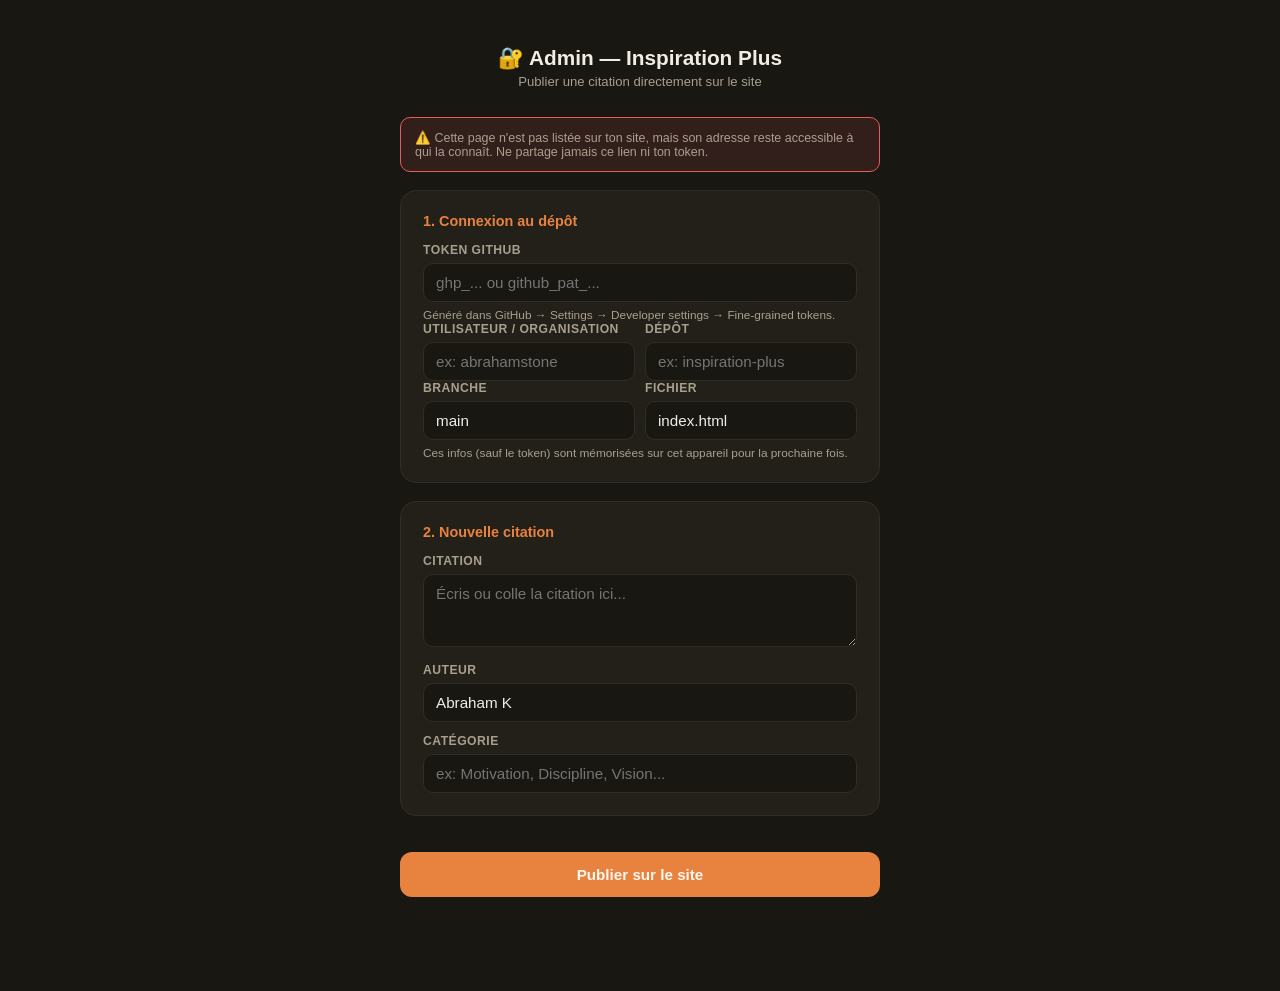
==== admin.html @ 61ced42b "Add files via upload" ====
<!DOCTYPE html>
<html lang="fr">
<head>
<meta charset="UTF-8">
<meta name="viewport" content="width=device-width, initial-scale=1.0">
<title>Admin — Inspiration Plus</title>
<style>
  :root {
    --bg: #191712;
    --bg-2: #232019;
    --text: #f1ede4;
    --text-soft: #a89f8f;
    --accent: #e8823f;
    --accent-2: #4fa89a;
    --border: #322d24;
    --error: #e35d5d;
  }
  * { box-sizing: border-box; }
  body {
    margin: 0;
    background: var(--bg);
    color: var(--text);
    font-family: -apple-system, BlinkMacSystemFont, 'Segoe UI', sans-serif;
    min-height: 100vh;
    display: flex;
    justify-content: center;
    padding: 32px 16px 60px;
  }
  .app { width: 100%; max-width: 480px; }
  h1 {
    font-size: 1.3rem;
    text-align: center;
    margin-bottom: 4px;
  }
  .subtitle {
    text-align: center;
    color: var(--text-soft);
    font-size: 0.82rem;
    margin-bottom: 28px;
  }
  .card {
    background: var(--bg-2);
    border: 1px solid var(--border);
    border-radius: 16px;
    padding: 22px;
    margin-bottom: 18px;
  }
  .card h2 {
    font-size: 0.9rem;
    margin: 0 0 14px;
    color: var(--accent);
  }
  label {
    display: block;
    font-size: 0.76rem;
    font-weight: 600;
    color: var(--text-soft);
    text-transform: uppercase;
    letter-spacing: 0.04em;
    margin: 12px 0 6px;
  }
  label:first-of-type { margin-top: 0; }
  input, textarea, select {
    width: 100%;
    font-family: inherit;
    font-size: 0.95rem;
    padding: 10px 12px;
    border-radius: 10px;
    border: 1px solid var(--border);
    background: var(--bg);
    color: var(--text);
    resize: vertical;
  }
  input:focus, textarea:focus, select:focus {
    outline: 2px solid var(--accent);
    outline-offset: 1px;
  }
  .row {
    display: flex;
    gap: 10px;
  }
  .row > div { flex: 1; }
  button {
    width: 100%;
    margin-top: 18px;
    padding: 14px;
    border-radius: 12px;
    border: none;
    background: var(--accent);
    color: #fff8f1;
    font-size: 0.95rem;
    font-weight: 700;
    cursor: pointer;
    font-family: inherit;
  }
  button:disabled {
    opacity: 0.6;
    cursor: not-allowed;
  }
  button:active:not(:disabled) { transform: scale(0.98); }
  .status {
    margin-top: 14px;
    font-size: 0.85rem;
    text-align: center;
    min-height: 20px;
  }
  .status.error { color: var(--error); }
  .status.success { color: var(--accent-2); }
  .hint {
    font-size: 0.74rem;
    color: var(--text-soft);
    margin-top: 6px;
  }
  .warning {
    background: rgba(227,93,93,0.12);
    border: 1px solid var(--error);
    border-radius: 10px;
    padding: 12px 14px;
    font-size: 0.78rem;
    color: var(--text-soft);
    margin-bottom: 18px;
  }
</style>
</head>
<body>
<div class="app">
  <h1>🔐 Admin — Inspiration Plus</h1>
  <div class="subtitle">Publier une citation directement sur le site</div>

  <div class="warning">
    ⚠️ Cette page n'est pas listée sur ton site, mais son adresse reste accessible à qui la connaît. Ne partage jamais ce lien ni ton token.
  </div>

  <div class="card">
    <h2>1. Connexion au dépôt</h2>
    <label for="token">Token GitHub</label>
    <input type="password" id="token" placeholder="ghp_... ou github_pat_...">
    <div class="hint">Généré dans GitHub → Settings → Developer settings → Fine-grained tokens.</div>

    <div class="row">
      <div>
        <label for="owner">Utilisateur / organisation</label>
        <input type="text" id="owner" placeholder="ex: abrahamstone">
      </div>
      <div>
        <label for="repo">Dépôt</label>
        <input type="text" id="repo" placeholder="ex: inspiration-plus">
      </div>
    </div>

    <div class="row">
      <div>
        <label for="branch">Branche</label>
        <input type="text" id="branch" value="main">
      </div>
      <div>
        <label for="filepath">Fichier</label>
        <input type="text" id="filepath" value="index.html">
      </div>
    </div>

    <div class="hint" id="rememberHint">Ces infos (sauf le token) sont mémorisées sur cet appareil pour la prochaine fois.</div>
  </div>

  <div class="card">
    <h2>2. Nouvelle citation</h2>
    <label for="texte">Citation</label>
    <textarea id="texte" rows="3" placeholder="Écris ou colle la citation ici..."></textarea>

    <label for="auteur">Auteur</label>
    <input type="text" id="auteur" value="Abraham K">

    <label for="categorie">Catégorie</label>
    <input type="text" id="categorie" placeholder="ex: Motivation, Discipline, Vision...">
  </div>

  <button id="publishBtn" type="button">Publier sur le site</button>
  <div class="status" id="status"></div>
</div>

<script>
const tokenEl = document.getElementById('token');
const ownerEl = document.getElementById('owner');
const repoEl = document.getElementById('repo');
const branchEl = document.getElementById('branch');
const filepathEl = document.getElementById('filepath');
const texteEl = document.getElementById('texte');
const auteurEl = document.getElementById('auteur');
const categorieEl = document.getElementById('categorie');
const statusEl = document.getElementById('status');
const publishBtn = document.getElementById('publishBtn');

// Mémorise owner/repo/branch/filepath (jamais le token) pour la prochaine visite
const CONFIG_KEY = 'inspiration_admin_config';
try {
  const saved = JSON.parse(localStorage.getItem(CONFIG_KEY) || '{}');
  if (saved.owner) ownerEl.value = saved.owner;
  if (saved.repo) repoEl.value = saved.repo;
  if (saved.branch) branchEl.value = saved.branch;
  if (saved.filepath) filepathEl.value = saved.filepath;
} catch (e) {}

function saveConfig() {
  try {
    localStorage.setItem(CONFIG_KEY, JSON.stringify({
      owner: ownerEl.value.trim(),
      repo: repoEl.value.trim(),
      branch: branchEl.value.trim(),
      filepath: filepathEl.value.trim()
    }));
  } catch (e) {}
}

function setStatus(msg, type) {
  statusEl.textContent = msg;
  statusEl.className = 'status' + (type ? ' ' + type : '');
}

function b64EncodeUnicode(str) {
  const bytes = new TextEncoder().encode(str);
  let binary = '';
  bytes.forEach(b => { binary += String.fromCharCode(b); });
  return btoa(binary);
}

function b64DecodeUnicode(str) {
  const binary = atob(str.replace(/\n/g, ''));
  const bytes = Uint8Array.from(binary, c => c.charCodeAt(0));
  return new TextDecoder('utf-8').decode(bytes);
}

function insertQuoteIntoSource(source, texte, auteur, categorie) {
  const marker = 'const QUOTES = [';
  const startIdx = source.indexOf(marker);
  if (startIdx === -1) {
    throw new Error('Le tableau "const QUOTES = [" est introuvable dans ce fichier.');
  }
  const closeIdx = source.indexOf('\n];', startIdx);
  if (closeIdx === -1) {
    throw new Error('La fin du tableau QUOTES est introuvable.');
  }
  const line = '  { t: ' + JSON.stringify(texte) + ', a: ' + JSON.stringify(auteur) + ', c: ' + JSON.stringify(categorie) + ' },';
  return source.slice(0, closeIdx) + '\n' + line + source.slice(closeIdx);
}

publishBtn.onclick = async () => {
  const token = tokenEl.value.trim();
  const owner = ownerEl.value.trim();
  const repo = repoEl.value.trim();
  const branch = branchEl.value.trim() || 'main';
  const filepath = filepathEl.value.trim() || 'index.html';
  const texte = texteEl.value.trim();
  const auteur = auteurEl.value.trim() || 'Abraham K';
  const categorie = categorieEl.value.trim();

  if (!token || !owner || !repo || !texte || !categorie) {
    setStatus('Remplis tous les champs (token, dépôt, citation, catégorie).', 'error');
    return;
  }

  saveConfig();
  publishBtn.disabled = true;
  setStatus('Récupération du fichier...', '');

  const apiBase = 'https://api.github.com/repos/' + owner + '/' + repo + '/contents/' + filepath;
  const headers = {
    'Authorization': 'Bearer ' + token,
    'Accept': 'application/vnd.github+json',
    'X-GitHub-Api-Version': '2022-11-28'
  };

  try {
    const getRes = await fetch(apiBase + '?ref=' + encodeURIComponent(branch), { headers });
    if (!getRes.ok) {
      const errBody = await getRes.json().catch(() => ({}));
      throw new Error('Lecture impossible (' + getRes.status + ') : ' + (errBody.message || 'vérifie le token, le dépôt et le nom du fichier.'));
    }
    const fileData = await getRes.json();
    const currentContent = b64DecodeUnicode(fileData.content);

    setStatus('Insertion de la citation...', '');
    const newContent = insertQuoteIntoSource(currentContent, texte, auteur, categorie);

    setStatus('Envoi sur GitHub...', '');
    const putRes = await fetch(apiBase, {
      method: 'PUT',
      headers: Object.assign({ 'Content-Type': 'application/json' }, headers),
      body: JSON.stringify({
        message: 'Ajout d\u2019une citation via la page admin',
        content: b64EncodeUnicode(newContent),
        sha: fileData.sha,
        branch: branch
      })
    });

    if (!putRes.ok) {
      const errBody = await putRes.json().catch(() => ({}));
      throw new Error('Publication impossible (' + putRes.status + ') : ' + (errBody.message || 'réessaie.'));
    }

    setStatus('✅ Citation publiée ! Elle sera en ligne dans 1-2 minutes.', 'success');
    texteEl.value = '';
    categorieEl.value = '';
  } catch (e) {
    setStatus('❌ ' + e.message, 'error');
  } finally {
    publishBtn.disabled = false;
  }
};
</script>
</body>
</html>
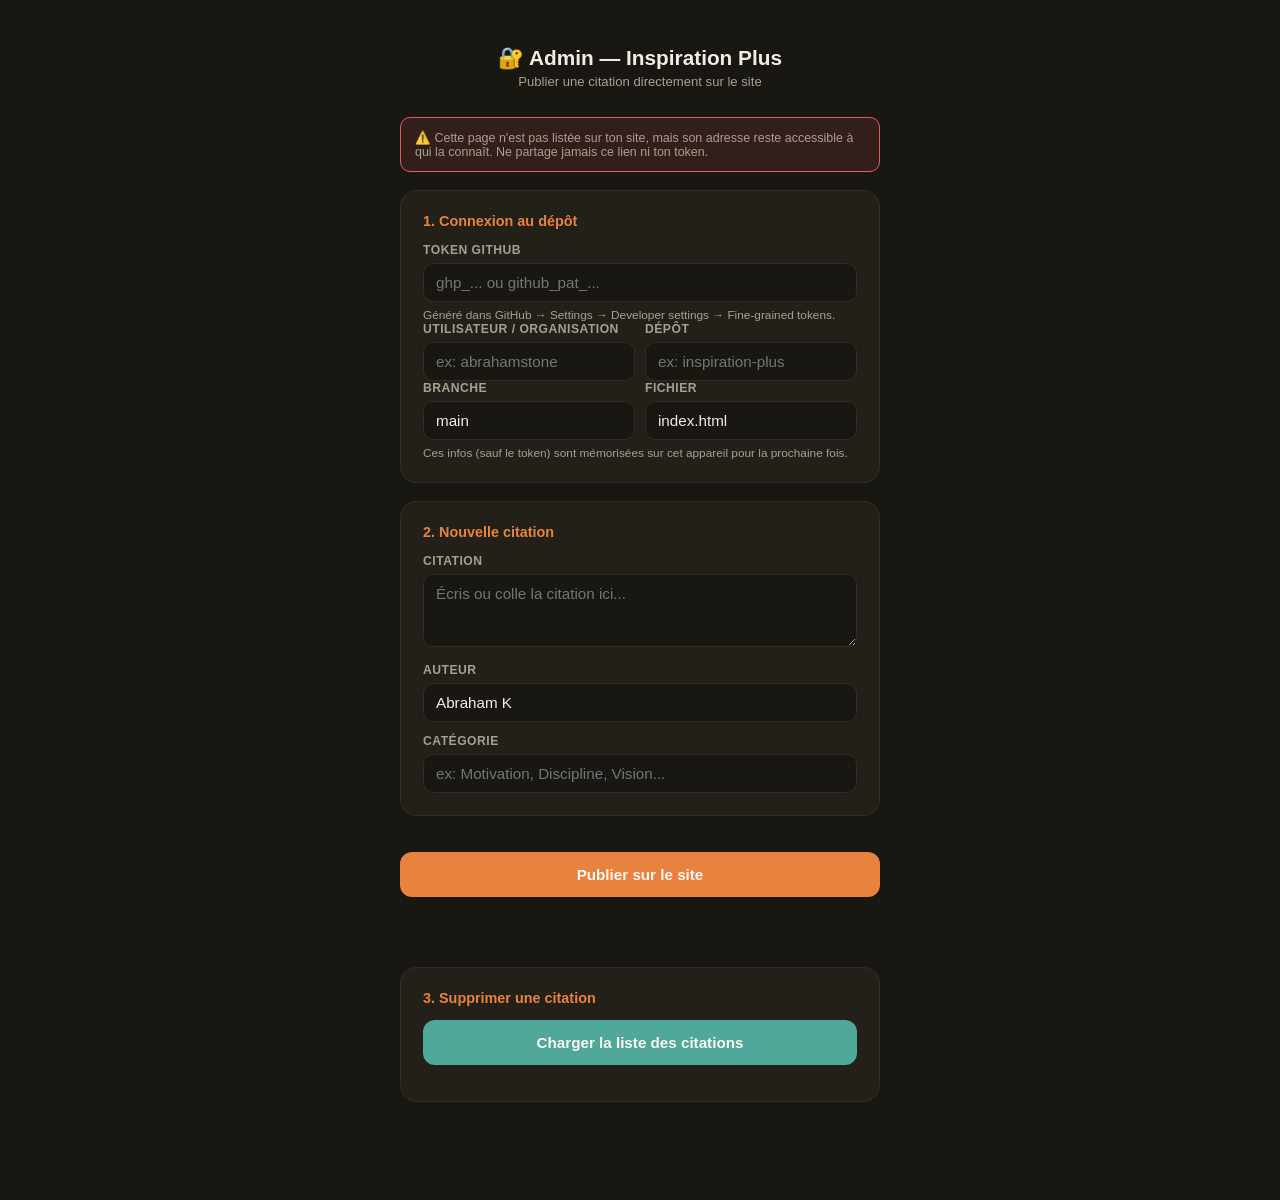
==== commit 456d4bc5: "Implement quote deletion feature in admin panel Added functionality to delete quotes from the list a" ====
--- a/admin.html
+++ b/admin.html
@@ -120,6 +120,34 @@
     color: var(--text-soft);
     margin-bottom: 18px;
   }
+  .del-item {
+    background: var(--bg);
+    border: 1px solid var(--border);
+    border-radius: 10px;
+    padding: 12px 14px;
+    margin-bottom: 8px;
+    display: flex;
+    justify-content: space-between;
+    align-items: flex-start;
+    gap: 10px;
+  }
+  .del-item .del-text {
+    font-size: 0.85rem;
+    line-height: 1.4;
+  }
+  .del-item .del-meta {
+    font-size: 0.72rem;
+    color: var(--text-soft);
+    margin-top: 4px;
+  }
+  .del-item button {
+    width: auto;
+    margin-top: 0;
+    flex: 0 0 auto;
+    padding: 8px 12px;
+    font-size: 0.78rem;
+    background: var(--error);
+  }
 </style>
 </head>
 <body>
@@ -176,6 +204,13 @@
 
   <button id="publishBtn" type="button">Publier sur le site</button>
   <div class="status" id="status"></div>
+
+  <div class="card" style="margin-top:36px;">
+    <h2>3. Supprimer une citation</h2>
+    <button id="loadListBtn" type="button" style="margin-top:0;background:var(--accent-2);">Charger la liste des citations</button>
+    <div id="deleteList" style="margin-top:14px;"></div>
+  </div>
+  <div class="status" id="deleteStatus"></div>
 </div>
 
 <script>
@@ -189,6 +224,9 @@
 const categorieEl = document.getElementById('categorie');
 const statusEl = document.getElementById('status');
 const publishBtn = document.getElementById('publishBtn');
+const loadListBtn = document.getElementById('loadListBtn');
+const deleteListEl = document.getElementById('deleteList');
+const deleteStatusEl = document.getElementById('deleteStatus');
 
 // Mémorise owner/repo/branch/filepath (jamais le token) pour la prochaine visite
 const CONFIG_KEY = 'inspiration_admin_config';
@@ -307,6 +345,156 @@
     publishBtn.disabled = false;
   }
 };
+
+// ---- Suppression ----
+
+let loadedSha = null;
+let loadedArrStart = null;
+let loadedCloseIdx = null;
+let loadedFullSource = null;
+let loadedQuotesArray = null;
+
+function setDeleteStatus(msg, type) {
+  deleteStatusEl.textContent = msg;
+  deleteStatusEl.className = 'status' + (type ? ' ' + type : '');
+}
+
+function apiHeaders(token) {
+  return {
+    'Authorization': 'Bearer ' + token,
+    'Accept': 'application/vnd.github+json',
+    'X-GitHub-Api-Version': '2022-11-28'
+  };
+}
+
+function extractQuotesArray(source) {
+  const marker = 'const QUOTES = [';
+  const startIdx = source.indexOf(marker);
+  if (startIdx === -1) throw new Error('Le tableau "const QUOTES = [" est introuvable.');
+  const arrStart = startIdx + marker.length - 1;
+  const closeIdx = source.indexOf('\n];', startIdx);
+  if (closeIdx === -1) throw new Error('La fin du tableau QUOTES est introuvable.');
+  const arrText = source.slice(arrStart, closeIdx + 2);
+  const arr = new Function('return ' + arrText)();
+  return { arr, arrStart, closeIdx };
+}
+
+function buildQuotesBlock(arr) {
+  const lines = arr.map(q => '  { t: ' + JSON.stringify(q.t) + ', a: ' + JSON.stringify(q.a) + ', c: ' + JSON.stringify(q.c) + ' },');
+  return '[\n' + lines.join('\n') + '\n]';
+}
+
+function renderDeleteList() {
+  deleteListEl.innerHTML = '';
+  if (!loadedQuotesArray || loadedQuotesArray.length === 0) {
+    deleteListEl.innerHTML = '<div class="hint">Aucune citation trouvée.</div>';
+    return;
+  }
+  loadedQuotesArray.forEach((q, idx) => {
+    const item = document.createElement('div');
+    item.className = 'del-item';
+    item.innerHTML = '<div><div class="del-text">"' + q.t.replace(/</g, '&lt;') + '"</div>' +
+      '<div class="del-meta">— ' + q.a.replace(/</g, '&lt;') + ' · ' + q.c.replace(/</g, '&lt;') + '</div></div>';
+    const btn = document.createElement('button');
+    btn.type = 'button';
+    btn.textContent = '✕ Supprimer';
+    btn.onclick = () => deleteQuoteAt(idx);
+    item.appendChild(btn);
+    deleteListEl.appendChild(item);
+  });
+}
+
+loadListBtn.onclick = async () => {
+  const token = tokenEl.value.trim();
+  const owner = ownerEl.value.trim();
+  const repo = repoEl.value.trim();
+  const branch = branchEl.value.trim() || 'main';
+  const filepath = filepathEl.value.trim() || 'index.html';
+
+  if (!token || !owner || !repo) {
+    setDeleteStatus('Remplis le token, le dépôt et l\u2019utilisateur en haut du formulaire.', 'error');
+    return;
+  }
+  saveConfig();
+  setDeleteStatus('Chargement...', '');
+  loadListBtn.disabled = true;
+
+  const apiBase = 'https://api.github.com/repos/' + owner + '/' + repo + '/contents/' + filepath;
+
+  try {
+    const getRes = await fetch(apiBase + '?ref=' + encodeURIComponent(branch), { headers: apiHeaders(token) });
+    if (!getRes.ok) {
+      const errBody = await getRes.json().catch(() => ({}));
+      throw new Error('Lecture impossible (' + getRes.status + ') : ' + (errBody.message || 'vérifie le token et le dépôt.'));
+    }
+    const fileData = await getRes.json();
+    const source = b64DecodeUnicode(fileData.content);
+    const { arr, arrStart, closeIdx } = extractQuotesArray(source);
+
+    loadedSha = fileData.sha;
+    loadedFullSource = source;
+    loadedArrStart = arrStart;
+    loadedCloseIdx = closeIdx;
+    loadedQuotesArray = arr;
+
+    renderDeleteList();
+    setDeleteStatus(arr.length + ' citations chargées.', 'success');
+  } catch (e) {
+    setDeleteStatus('❌ ' + e.message, 'error');
+  } finally {
+    loadListBtn.disabled = false;
+  }
+};
+
+async function deleteQuoteAt(idx) {
+  if (!loadedQuotesArray) return;
+  const q = loadedQuotesArray[idx];
+  if (!confirm('Supprimer cette citation ?\n\n"' + q.t + '"')) return;
+
+  const token = tokenEl.value.trim();
+  const owner = ownerEl.value.trim();
+  const repo = repoEl.value.trim();
+  const branch = branchEl.value.trim() || 'main';
+  const filepath = filepathEl.value.trim() || 'index.html';
+  const apiBase = 'https://api.github.com/repos/' + owner + '/' + repo + '/contents/' + filepath;
+
+  setDeleteStatus('Suppression...', '');
+
+  const newArr = loadedQuotesArray.slice(0, idx).concat(loadedQuotesArray.slice(idx + 1));
+  const newBlock = buildQuotesBlock(newArr);
+  const newSource = loadedFullSource.slice(0, loadedArrStart) + newBlock + loadedFullSource.slice(loadedCloseIdx + 2);
+
+  try {
+    const putRes = await fetch(apiBase, {
+      method: 'PUT',
+      headers: Object.assign({ 'Content-Type': 'application/json' }, apiHeaders(token)),
+      body: JSON.stringify({
+        message: 'Suppression d\u2019une citation via la page admin',
+        content: b64EncodeUnicode(newSource),
+        sha: loadedSha,
+        branch: branch
+      })
+    });
+
+    if (!putRes.ok) {
+      const errBody = await putRes.json().catch(() => ({}));
+      throw new Error('Suppression impossible (' + putRes.status + ') : ' + (errBody.message || 'réessaie.'));
+    }
+
+    const putData = await putRes.json();
+    loadedSha = putData.content.sha;
+    loadedFullSource = newSource;
+    const reExtract = extractQuotesArray(newSource);
+    loadedArrStart = reExtract.arrStart;
+    loadedCloseIdx = reExtract.closeIdx;
+    loadedQuotesArray = newArr;
+
+    renderDeleteList();
+    setDeleteStatus('✅ Citation supprimée ! En ligne dans 1-2 minutes.', 'success');
+  } catch (e) {
+    setDeleteStatus('❌ ' + e.message, 'error');
+  }
+}
 </script>
 </body>
 </html>
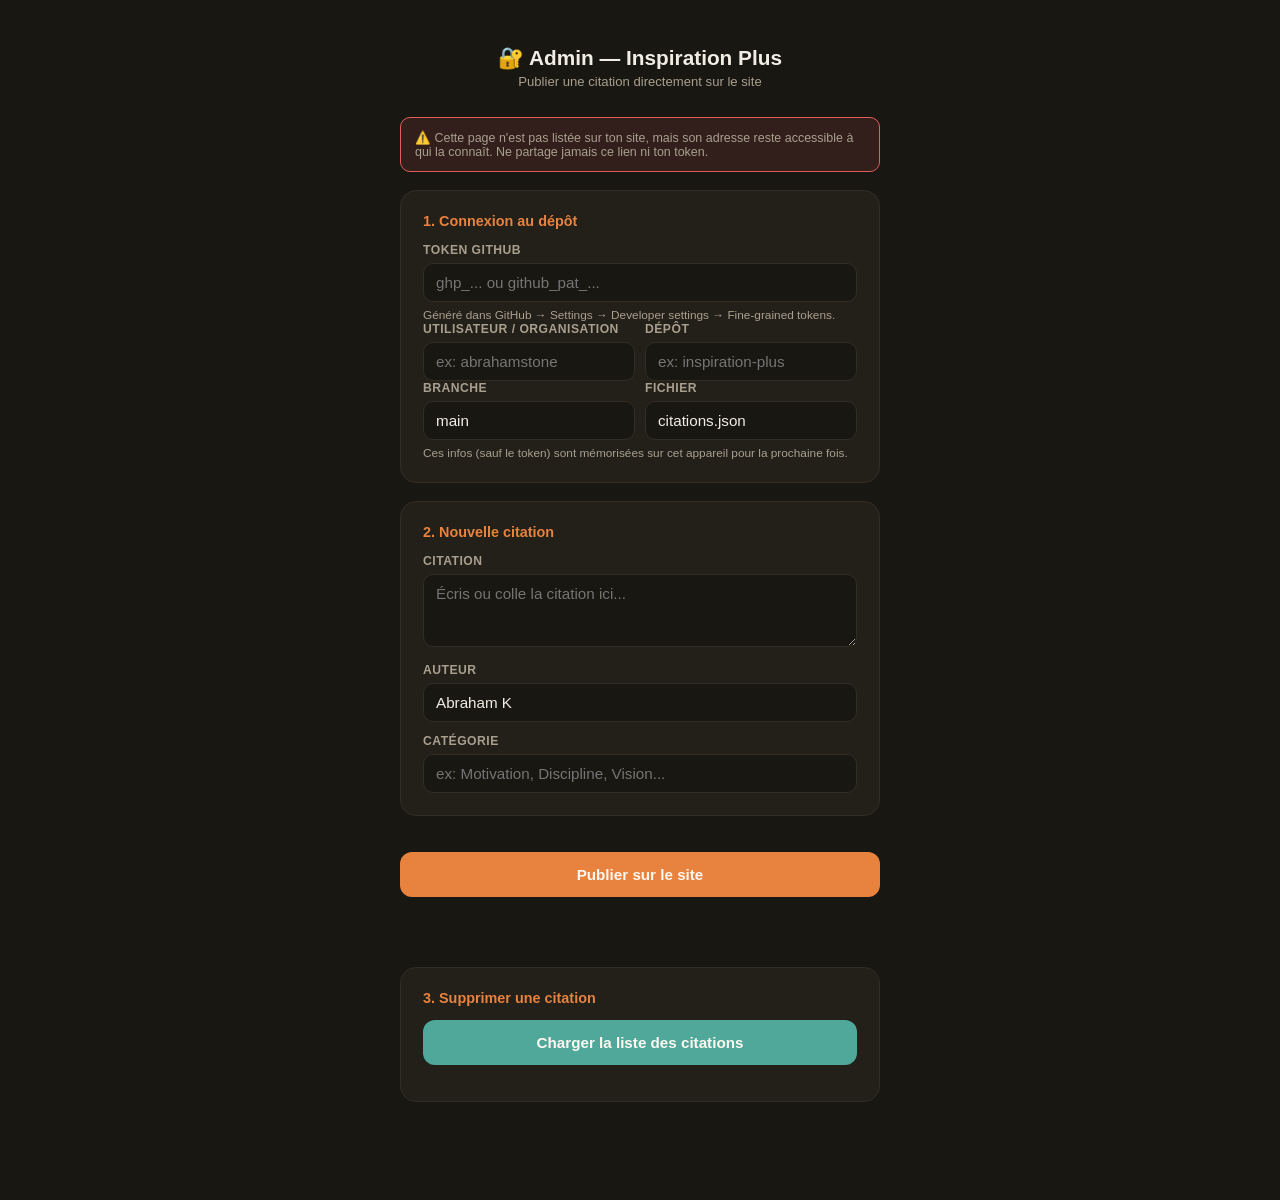
==== commit 882ffad2: "Update admin.html" ====
--- a/admin.html
+++ b/admin.html
@@ -183,7 +183,7 @@
       </div>
       <div>
         <label for="filepath">Fichier</label>
-        <input type="text" id="filepath" value="index.html">
+        <input type="text" id="filepath" value="citations.json">
       </div>
     </div>
 
@@ -267,26 +267,12 @@
   return new TextDecoder('utf-8').decode(bytes);
 }
 
-function insertQuoteIntoSource(source, texte, auteur, categorie) {
-  const marker = 'const QUOTES = [';
-  const startIdx = source.indexOf(marker);
-  if (startIdx === -1) {
-    throw new Error('Le tableau "const QUOTES = [" est introuvable dans ce fichier.');
-  }
-  const closeIdx = source.indexOf('\n];', startIdx);
-  if (closeIdx === -1) {
-    throw new Error('La fin du tableau QUOTES est introuvable.');
-  }
-  const line = '  { t: ' + JSON.stringify(texte) + ', a: ' + JSON.stringify(auteur) + ', c: ' + JSON.stringify(categorie) + ' },';
-  return source.slice(0, closeIdx) + '\n' + line + source.slice(closeIdx);
-}
-
 publishBtn.onclick = async () => {
   const token = tokenEl.value.trim();
   const owner = ownerEl.value.trim();
   const repo = repoEl.value.trim();
   const branch = branchEl.value.trim() || 'main';
-  const filepath = filepathEl.value.trim() || 'index.html';
+  const filepath = filepathEl.value.trim() || 'citations.json';
   const texte = texteEl.value.trim();
   const auteur = auteurEl.value.trim() || 'Abraham K';
   const categorie = categorieEl.value.trim();
@@ -315,9 +301,11 @@
     }
     const fileData = await getRes.json();
     const currentContent = b64DecodeUnicode(fileData.content);
+    const arr = JSON.parse(currentContent);
 
     setStatus('Insertion de la citation...', '');
-    const newContent = insertQuoteIntoSource(currentContent, texte, auteur, categorie);
+    arr.push({ t: texte, a: auteur, c: categorie });
+    const newContent = JSON.stringify(arr, null, 2);
 
     setStatus('Envoi sur GitHub...', '');
     const putRes = await fetch(apiBase, {
@@ -349,9 +337,6 @@
 // ---- Suppression ----
 
 let loadedSha = null;
-let loadedArrStart = null;
-let loadedCloseIdx = null;
-let loadedFullSource = null;
 let loadedQuotesArray = null;
 
 function setDeleteStatus(msg, type) {
@@ -365,23 +350,6 @@
     'Accept': 'application/vnd.github+json',
     'X-GitHub-Api-Version': '2022-11-28'
   };
-}
-
-function extractQuotesArray(source) {
-  const marker = 'const QUOTES = [';
-  const startIdx = source.indexOf(marker);
-  if (startIdx === -1) throw new Error('Le tableau "const QUOTES = [" est introuvable.');
-  const arrStart = startIdx + marker.length - 1;
-  const closeIdx = source.indexOf('\n];', startIdx);
-  if (closeIdx === -1) throw new Error('La fin du tableau QUOTES est introuvable.');
-  const arrText = source.slice(arrStart, closeIdx + 2);
-  const arr = new Function('return ' + arrText)();
-  return { arr, arrStart, closeIdx };
-}
-
-function buildQuotesBlock(arr) {
-  const lines = arr.map(q => '  { t: ' + JSON.stringify(q.t) + ', a: ' + JSON.stringify(q.a) + ', c: ' + JSON.stringify(q.c) + ' },');
-  return '[\n' + lines.join('\n') + '\n]';
 }
 
 function renderDeleteList() {
@@ -409,7 +377,7 @@
   const owner = ownerEl.value.trim();
   const repo = repoEl.value.trim();
   const branch = branchEl.value.trim() || 'main';
-  const filepath = filepathEl.value.trim() || 'index.html';
+  const filepath = filepathEl.value.trim() || 'citations.json';
 
   if (!token || !owner || !repo) {
     setDeleteStatus('Remplis le token, le dépôt et l\u2019utilisateur en haut du formulaire.', 'error');
@@ -429,12 +397,9 @@
     }
     const fileData = await getRes.json();
     const source = b64DecodeUnicode(fileData.content);
-    const { arr, arrStart, closeIdx } = extractQuotesArray(source);
+    const arr = JSON.parse(source);
 
     loadedSha = fileData.sha;
-    loadedFullSource = source;
-    loadedArrStart = arrStart;
-    loadedCloseIdx = closeIdx;
     loadedQuotesArray = arr;
 
     renderDeleteList();
@@ -455,14 +420,13 @@
   const owner = ownerEl.value.trim();
   const repo = repoEl.value.trim();
   const branch = branchEl.value.trim() || 'main';
-  const filepath = filepathEl.value.trim() || 'index.html';
+  const filepath = filepathEl.value.trim() || 'citations.json';
   const apiBase = 'https://api.github.com/repos/' + owner + '/' + repo + '/contents/' + filepath;
 
   setDeleteStatus('Suppression...', '');
 
   const newArr = loadedQuotesArray.slice(0, idx).concat(loadedQuotesArray.slice(idx + 1));
-  const newBlock = buildQuotesBlock(newArr);
-  const newSource = loadedFullSource.slice(0, loadedArrStart) + newBlock + loadedFullSource.slice(loadedCloseIdx + 2);
+  const newContent = JSON.stringify(newArr, null, 2);
 
   try {
     const putRes = await fetch(apiBase, {
@@ -470,7 +434,7 @@
       headers: Object.assign({ 'Content-Type': 'application/json' }, apiHeaders(token)),
       body: JSON.stringify({
         message: 'Suppression d\u2019une citation via la page admin',
-        content: b64EncodeUnicode(newSource),
+        content: b64EncodeUnicode(newContent),
         sha: loadedSha,
         branch: branch
       })
@@ -483,10 +447,6 @@
 
     const putData = await putRes.json();
     loadedSha = putData.content.sha;
-    loadedFullSource = newSource;
-    const reExtract = extractQuotesArray(newSource);
-    loadedArrStart = reExtract.arrStart;
-    loadedCloseIdx = reExtract.closeIdx;
     loadedQuotesArray = newArr;
 
     renderDeleteList();
